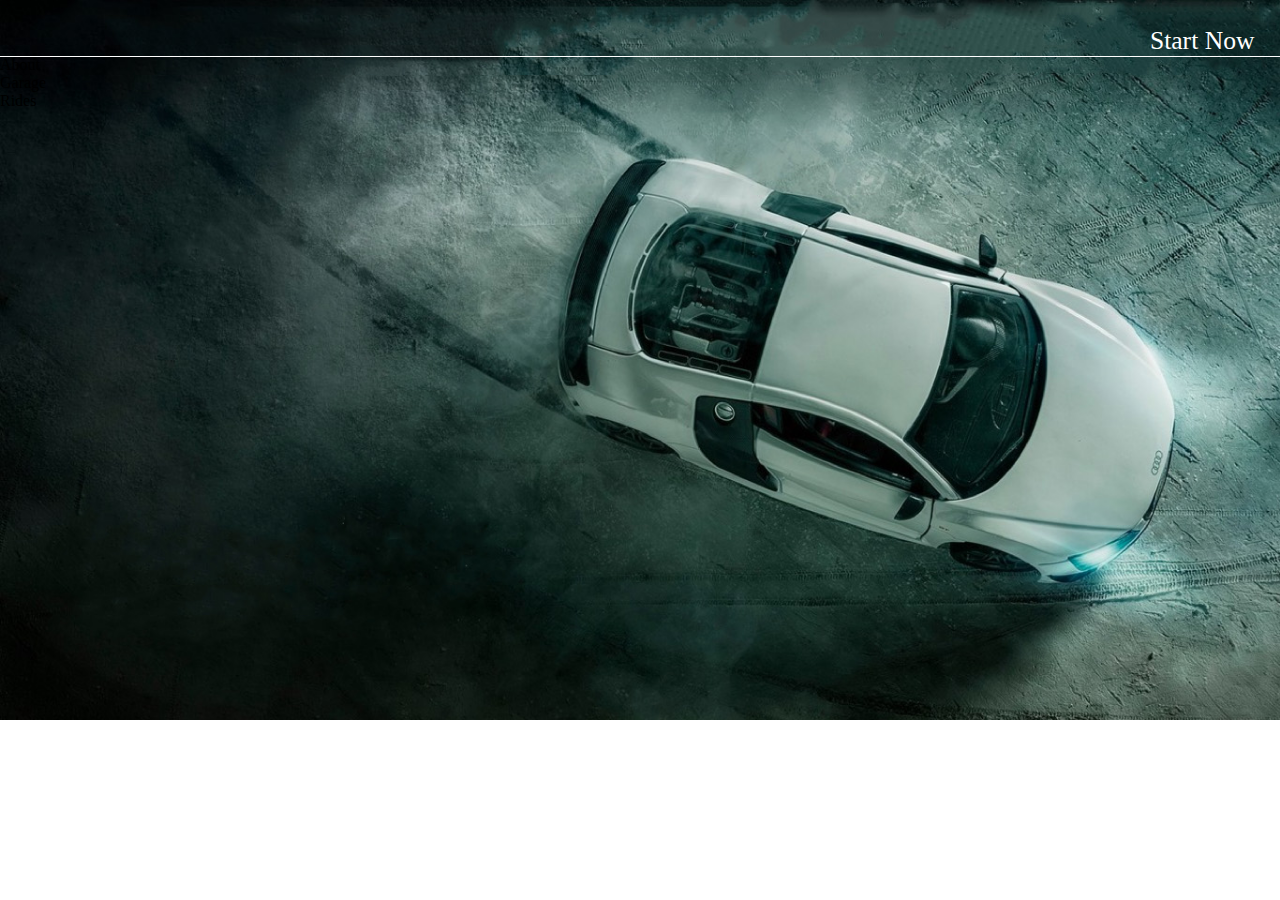
==== index2.html @ 545b4711 "Test" ====
<!DOCTYPE html>
<html>
<head>
	<meta charset="utf-8">
	<title>Audi</title>
	<link rel="stylesheet" type="text/css" href="F.css">
</head>
    <body>
    	<div class="photo1">
    		<div id="outline">
    		    <div class="text1">
    		     Start Now 	
    		    </div>
    		</div>
    		<div> About</div>
    		<div>Garage</div>
    		<div>Rides</div>
    	</div>
	
    </body>

</html>
---- F.css ----
body{
	margin: 0%
}

.photo1{
	background-image: url(imagines/Photo1.jpg);
	background-position: top;
	background-size: 100%;
	height: 100vh;
	background-repeat: no-repeat;

}
.text1{
	color: white;
	font-size: 160%;
	text-align: right;
	padding-top: 2%;
	padding-right: 2%;
	
}
#outline{
	outline: 1px;
	outline-color: white;
	outline-style: solid;
	margin: auto;

}
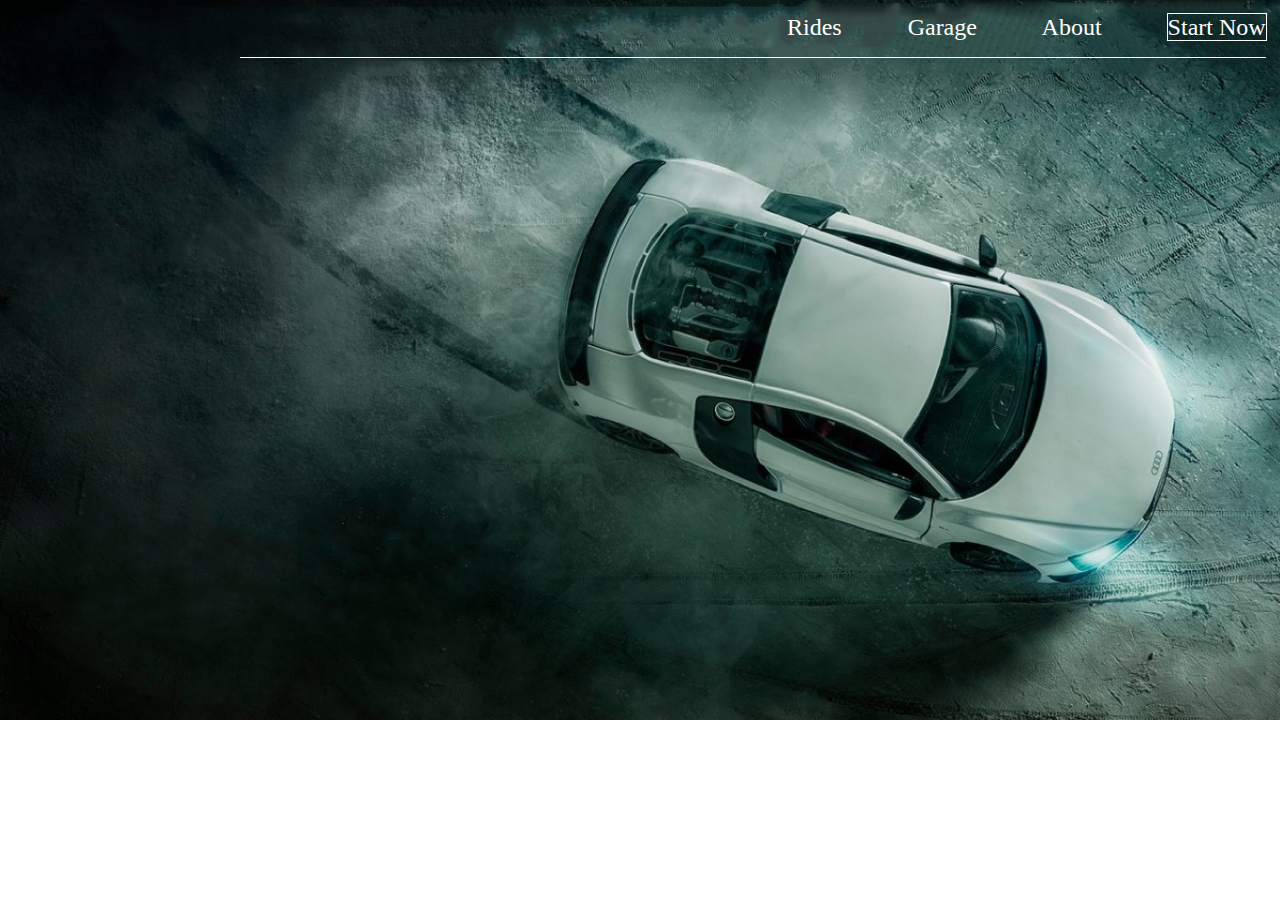
==== commit 514d4606: "website" ====
--- a/index2.html
+++ b/index2.html
@@ -7,14 +7,13 @@
 </head>
     <body>
     	<div class="photo1">
-    		<div id="outline">
-    		    <div class="text1">
-    		     Start Now 	
-    		    </div>
-    		</div>
-    		<div> About</div>
-    		<div>Garage</div>
-    		<div>Rides</div>
+    		<div class="text1">
+    			<a class="head1">Rides</a>
+    		    <a class="head2">Garage</a>
+    			<a class="head3"> About</a>
+    		    <a id="outline">Start Now</a>
+    	    </div>
+    	    <div id="border"></div>
     	</div>
 	
     </body>
--- a/F.css
+++ b/F.css
@@ -12,10 +12,10 @@
 }
 .text1{
 	color: white;
-	font-size: 160%;
+	font-size: 1.5em;
 	text-align: right;
-	padding-top: 2%;
-	padding-right: 2%;
+	padding-top: 0.6em;
+	padding-right: 0.6em;
 	
 }
 #outline{
@@ -24,4 +24,17 @@
 	outline-style: solid;
 	margin: auto;
 
+}
+.head1{padding-right: 2.5em}
+.head2{padding-right: 2.5em}
+.head3{padding-right: 2.5em}
+#border{
+	border-top-color: white;
+	border-top-style:solid;
+	border-top-width: 1.5px;
+	margin-top: 1em;
+    margin-left:15em;
+    margin-right: 0.9em;
+
+
 }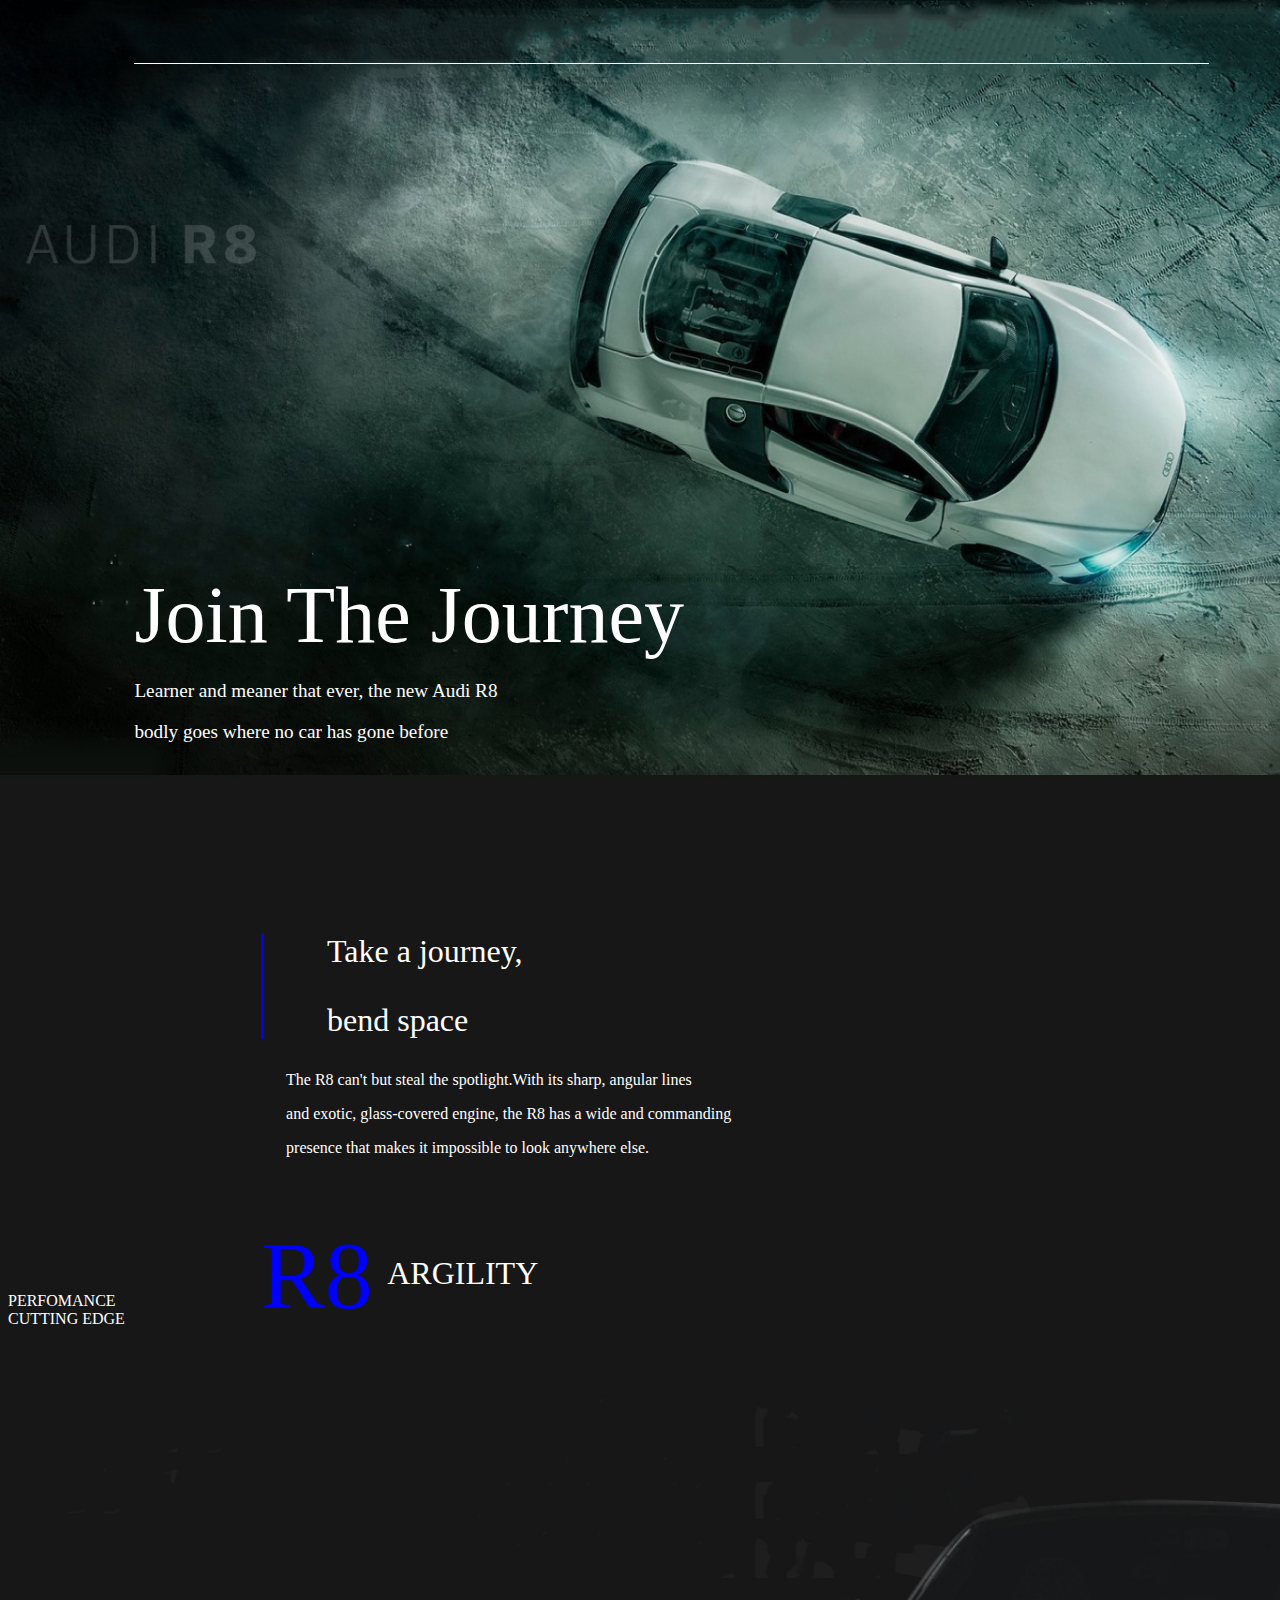
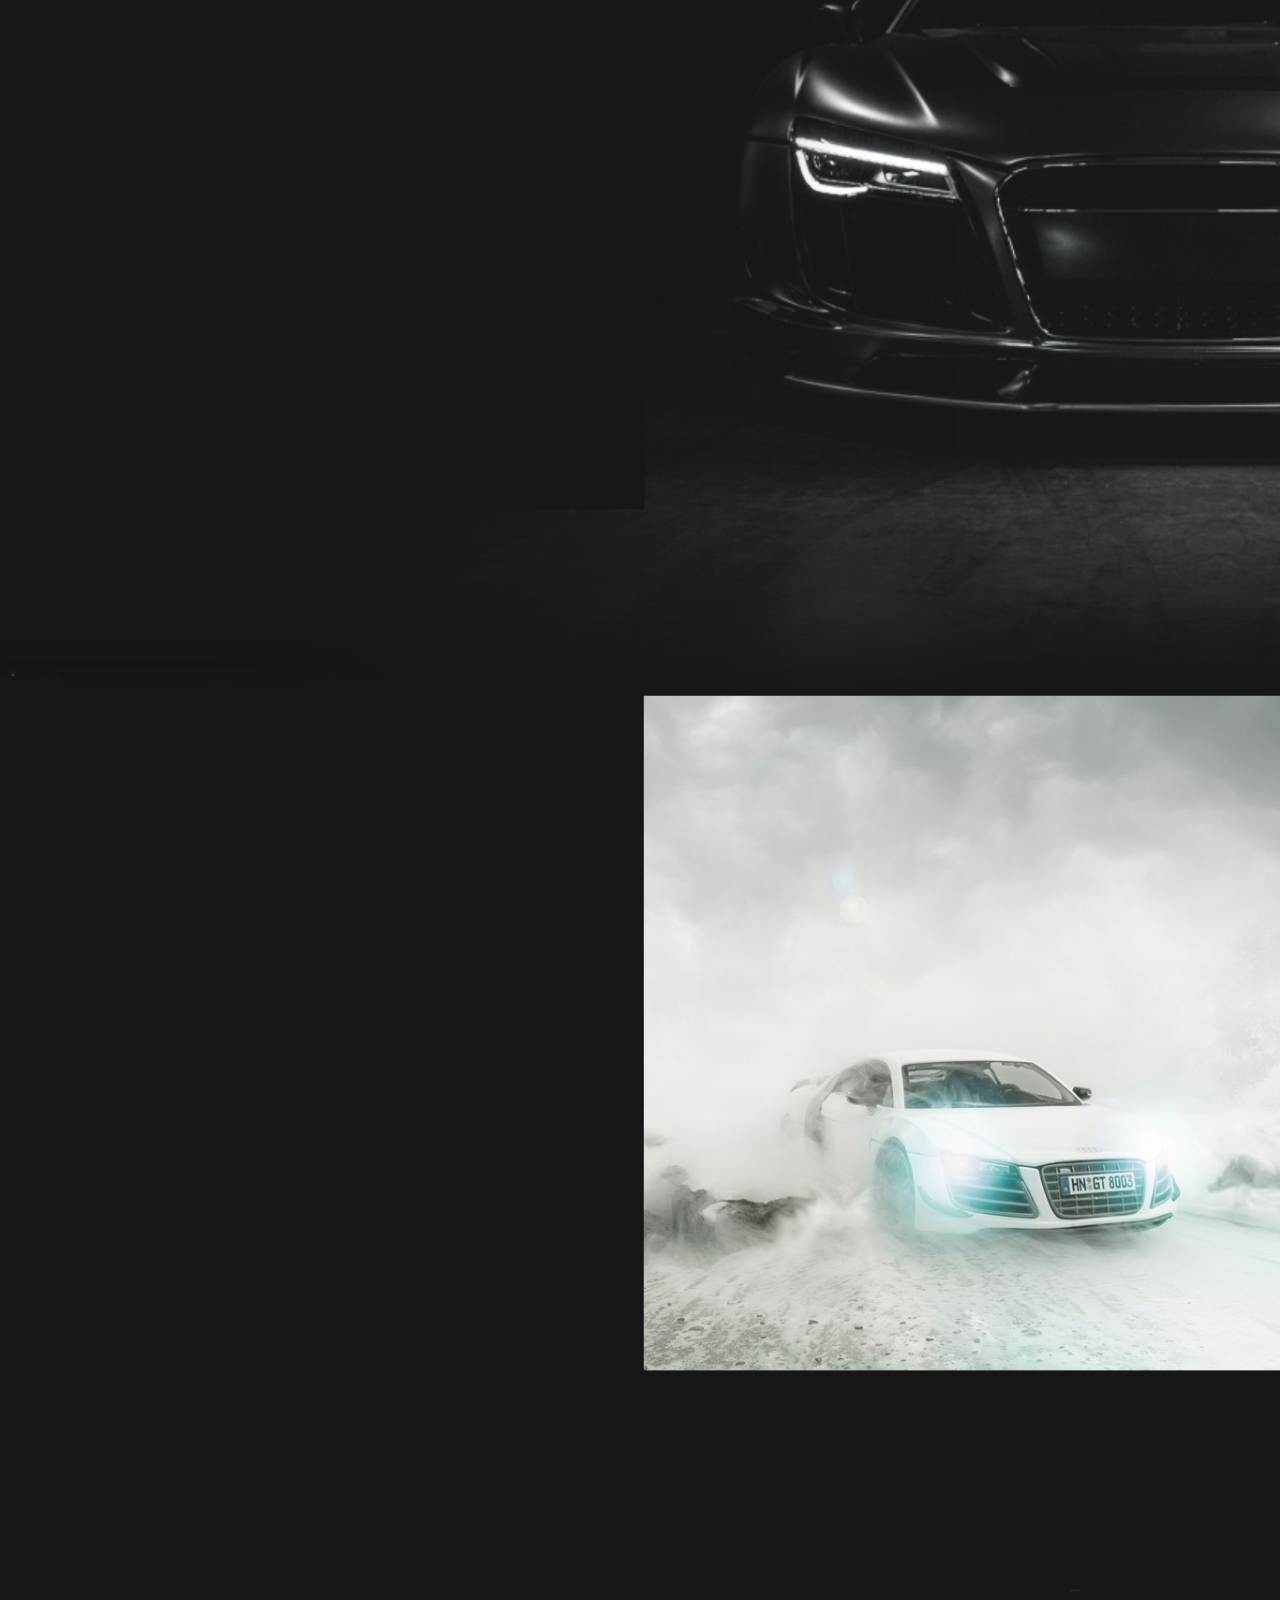
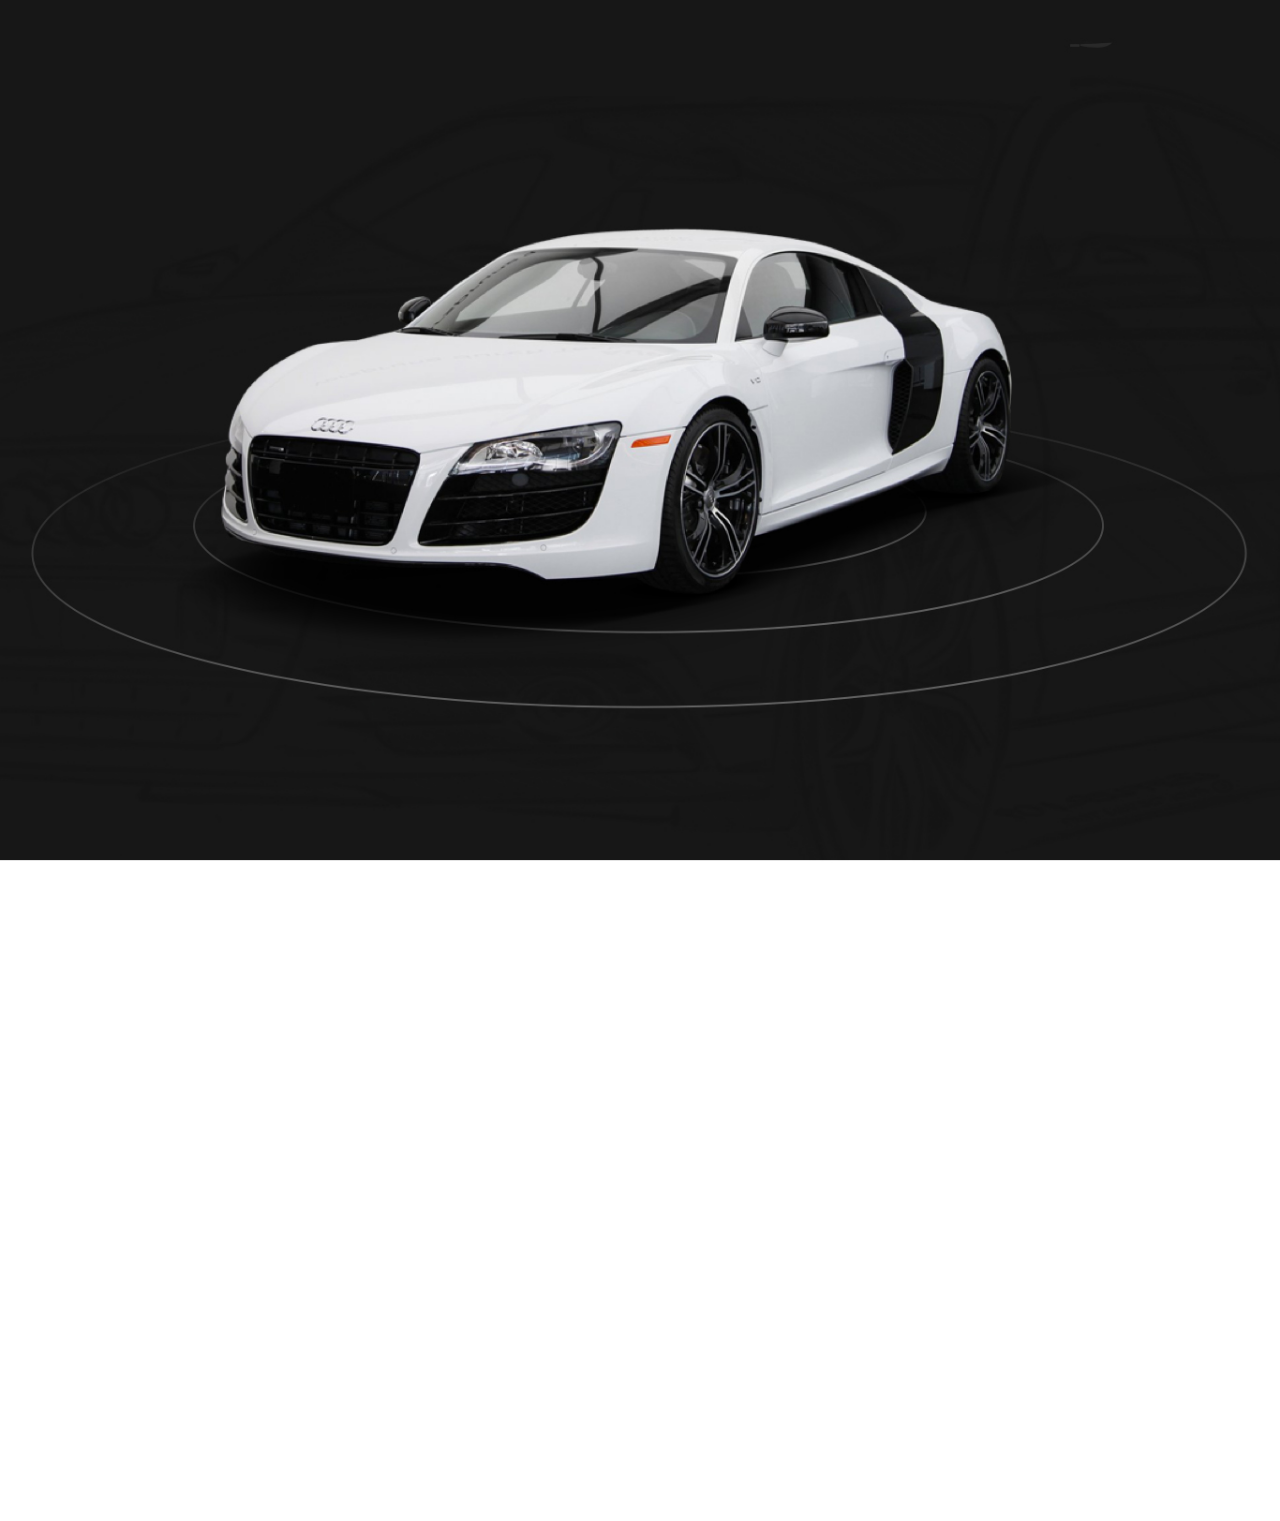
==== commit a23e2f2e: "Test" ====
--- a/index2.html
+++ b/index2.html
@@ -3,19 +3,38 @@
 <head>
 	<meta charset="utf-8">
 	<title>Audi</title>
-	<link rel="stylesheet" type="text/css" href="F.css">
+	<link rel="stylesheet" type="text/css" href="Css.css">
 </head>
-    <body>
-    	<div class="photo1">
-    		<div class="text1">
-    			<a class="head1">Rides</a>
-    		    <a class="head2">Garage</a>
-    			<a class="head3"> About</a>
-    		    <a id="outline">Start Now</a>
-    	    </div>
-    	    <div id="border"></div>
-    	</div>
-	
-    </body>
 
+
+<body>
+	<div id="border"></div>
+	 <div  class="title">
+		<div class="text1"> Join The Journey
+		</div>
+		<div class="text2">
+		 <p>Learner and meaner that ever, the new Audi R8</p> 
+		 <p> bodly goes where no car has gone before  </p>
+		</div>
+		<div id="border2" class="text3">
+			 <p> Take a journey,</p>
+			 <p> bend space</p> 
+			</div>
+
+		<div class="text4">
+			<p> The R8 can't but steal the spotlight.With its sharp, angular lines</p>
+			<p> and exotic, glass-covered engine, the R8 has a wide and commanding</p>
+			<p>presence that makes it impossible to look anywhere else.</p>
+		</div> 
+				<div class="text5">R8</div>
+				 <div class="text6">ARGILITY</div>
+				 <div class="text7">PERFOMANCE</div>
+				<div class="text8">CUTTING EDGE</div>
+		<div></div>
+		<div></div>
+		<div></div>
+	</div>
+
+
+</body>
 </html>--- a/Css.css
+++ b/Css.css
@@ -0,0 +1,80 @@
+body{
+	background-image: url("imagines/Audi2.jpg");
+	background-position: top;
+	background-size: 100%;
+	height: 4650px;
+	background-repeat: no-repeat;
+	
+}
+#border{
+	border-top-color: white;
+	border-top-style: solid; 
+	border-top-width: 1.5px ; 
+	margin-top: 5%;
+	margin-right: 5%;
+	margin-left:10%
+
+}
+.title{
+	color: white
+}
+.text1{
+	text-align: left;
+	padding: 0%;
+	margin-top: 40%;
+	margin-left: 10%;
+	font-size: 500%;
+}
+.text2{
+	text-align: left;
+	padding: 0%;
+	margin-top: 1%;
+	margin-left: 10%;
+	font-size: 120%;
+	
+}
+.text3{
+	text-align: left;
+	padding-left: 5%;
+	padding-top: 0%; 
+	margin-top: 2%;
+	margin-left: 10%;
+	font-size: 200%;
+
+}
+
+#border2{
+	border-left-color: blue;
+	border-left-style: solid;
+	border-left-width: 3.5px; 
+	margin-left: 20%;
+	margin-top: 15%;
+	padding-top: 0%;
+	padding-bottom:0%;
+	
+}
+.text4{
+	text-align: left;
+	padding-left: 12%;
+	padding-top: 0%;
+	margin-top: 2%;
+	margin-left: 10%;
+	font-size: 100%
+
+}
+.text5{
+	color: blue;
+	margin-top:5%;
+	margin-left: 20%;
+	font-size: 600%;
+	text-align: left;
+}
+.text6{ 
+	text-align: left;
+    margin-top: -6%;
+    margin-left: 30%;
+    font-size: 200%;
+}
+.text7{
+	
+}